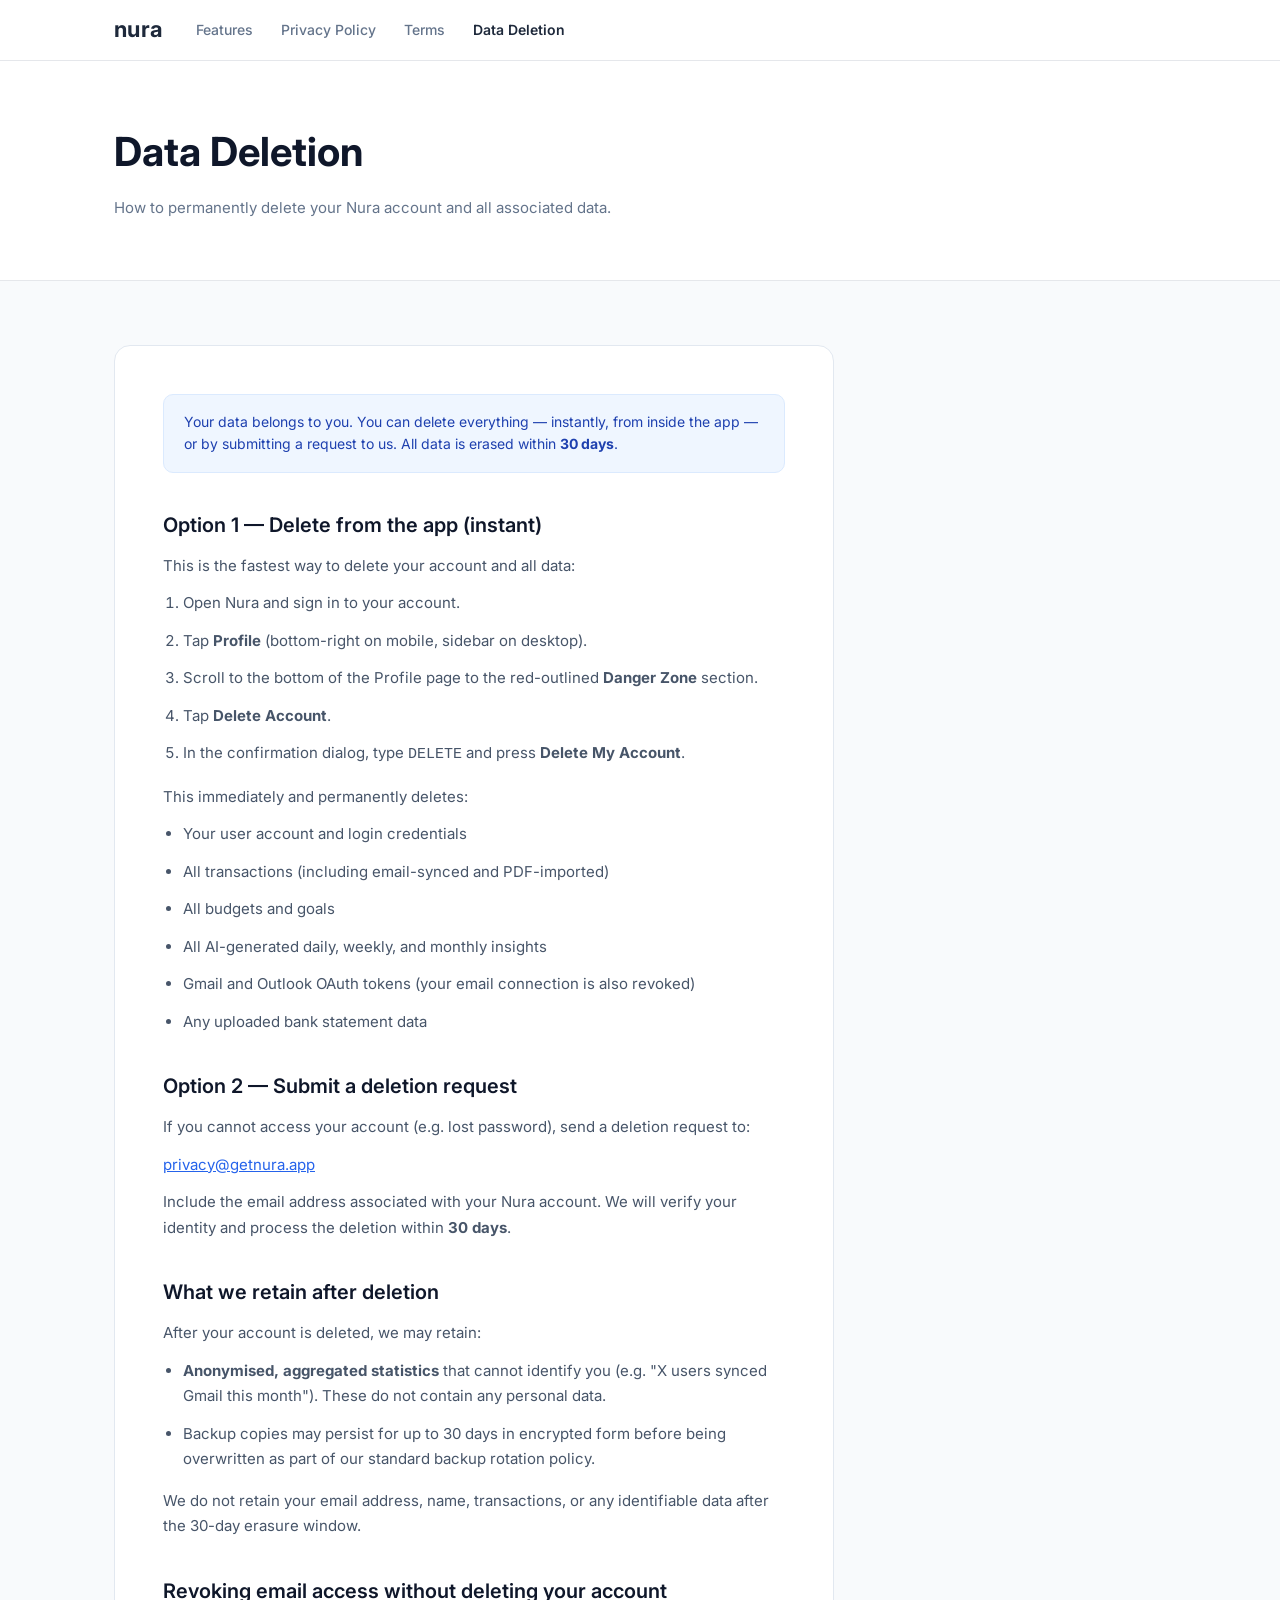
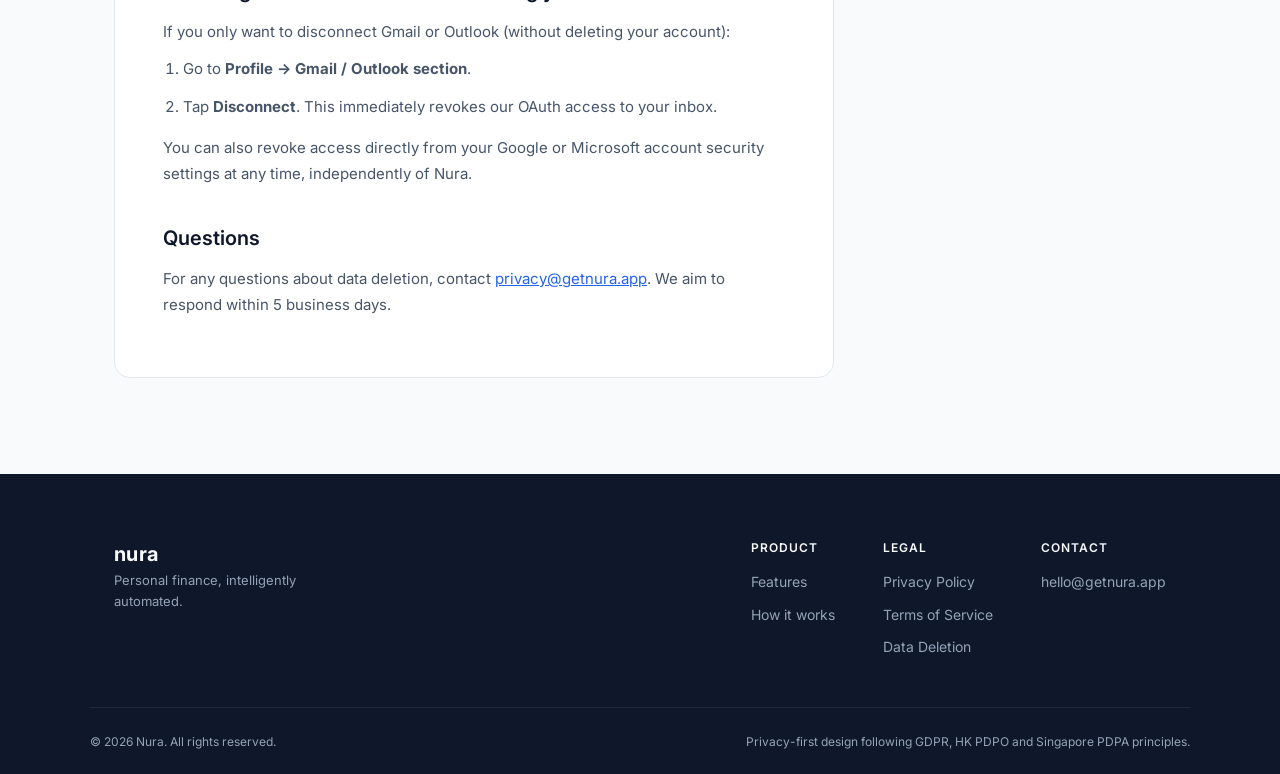
==== data-deletion.html @ 52c3cd4e "initial commit" ====
<!DOCTYPE html>
<html lang="en">
<head>
  <meta charset="UTF-8" />
  <meta name="viewport" content="width=device-width, initial-scale=1.0" />
  <title>Data Deletion — Nura</title>
  <link rel="preconnect" href="https://fonts.googleapis.com" />
  <link href="https://fonts.googleapis.com/css2?family=Inter:wght@400;500;600;700&display=swap" rel="stylesheet" />
  <link rel="stylesheet" href="styles.css" />
</head>
<body>

<header class="nav">
  <div class="nav-inner container">
    <a href="index.html" class="logo">nura</a>
    <nav class="nav-links">
      <a href="index.html#features">Features</a>
      <a href="privacy.html">Privacy Policy</a>
      <a href="terms.html">Terms</a>
      <a href="data-deletion.html" style="color:#1e293b;font-weight:600;">Data Deletion</a>
    </nav>
    <button class="hamburger" id="hamburger"><span></span><span></span><span></span></button>
  </div>
  <div class="mobile-menu" id="mobile-menu">
    <a href="index.html#features">Features</a>
    <a href="privacy.html">Privacy Policy</a>
    <a href="terms.html">Terms</a>
    <a href="data-deletion.html">Data Deletion</a>
  </div>
</header>

<section class="page-hero">
  <div class="container">
    <h1>Data Deletion</h1>
    <p>How to permanently delete your Nura account and all associated data.</p>
  </div>
</section>

<section class="page-body">
  <div class="container">
    <div class="page-content">

      <div class="highlight-box">
        Your data belongs to you. You can delete everything — instantly, from inside the app — or by submitting a request to us. All data is erased within <strong>30 days</strong>.
      </div>

      <h2>Option 1 — Delete from the app (instant)</h2>
      <p>This is the fastest way to delete your account and all data:</p>
      <ol>
        <li>Open Nura and sign in to your account.</li>
        <li>Tap <strong>Profile</strong> (bottom-right on mobile, sidebar on desktop).</li>
        <li>Scroll to the bottom of the Profile page to the red-outlined <strong>Danger Zone</strong> section.</li>
        <li>Tap <strong>Delete Account</strong>.</li>
        <li>In the confirmation dialog, type <code>DELETE</code> and press <strong>Delete My Account</strong>.</li>
      </ol>
      <p>This immediately and permanently deletes:</p>
      <ul>
        <li>Your user account and login credentials</li>
        <li>All transactions (including email-synced and PDF-imported)</li>
        <li>All budgets and goals</li>
        <li>All AI-generated daily, weekly, and monthly insights</li>
        <li>Gmail and Outlook OAuth tokens (your email connection is also revoked)</li>
        <li>Any uploaded bank statement data</li>
      </ul>

      <h2>Option 2 — Submit a deletion request</h2>
      <p>If you cannot access your account (e.g. lost password), send a deletion request to:</p>
      <p><a href="mailto:privacy@getnura.app">privacy@getnura.app</a></p>
      <p>Include the email address associated with your Nura account. We will verify your identity and process the deletion within <strong>30 days</strong>.</p>

      <h2>What we retain after deletion</h2>
      <p>After your account is deleted, we may retain:</p>
      <ul>
        <li><strong>Anonymised, aggregated statistics</strong> that cannot identify you (e.g. "X users synced Gmail this month"). These do not contain any personal data.</li>
        <li>Backup copies may persist for up to 30 days in encrypted form before being overwritten as part of our standard backup rotation policy.</li>
      </ul>
      <p>We do not retain your email address, name, transactions, or any identifiable data after the 30-day erasure window.</p>

      <h2>Revoking email access without deleting your account</h2>
      <p>If you only want to disconnect Gmail or Outlook (without deleting your account):</p>
      <ol>
        <li>Go to <strong>Profile → Gmail / Outlook section</strong>.</li>
        <li>Tap <strong>Disconnect</strong>. This immediately revokes our OAuth access to your inbox.</li>
      </ol>
      <p>You can also revoke access directly from your Google or Microsoft account security settings at any time, independently of Nura.</p>

      <h2>Questions</h2>
      <p>For any questions about data deletion, contact <a href="mailto:privacy@getnura.app">privacy@getnura.app</a>. We aim to respond within 5 business days.</p>

    </div>
  </div>
</section>

<footer class="footer">
  <div class="container footer-inner">
    <div class="footer-brand">
      <span class="logo">nura</span>
      <p>Personal finance, intelligently automated.</p>
    </div>
    <div class="footer-links">
      <div class="footer-col">
        <div class="footer-col-title">Product</div>
        <a href="index.html#features">Features</a>
        <a href="index.html#how-it-works">How it works</a>
      </div>
      <div class="footer-col">
        <div class="footer-col-title">Legal</div>
        <a href="privacy.html">Privacy Policy</a>
        <a href="terms.html">Terms of Service</a>
        <a href="data-deletion.html">Data Deletion</a>
      </div>
      <div class="footer-col">
        <div class="footer-col-title">Contact</div>
        <a href="mailto:hello@getnura.app">hello@getnura.app</a>
      </div>
    </div>
  </div>
  <div class="footer-bottom container">
    <p>© 2026 Nura. All rights reserved.</p>
    <p>Privacy-first design following GDPR, HK PDPO and Singapore PDPA principles.</p>
  </div>
</footer>

<script>
  const h = document.getElementById('hamburger'), m = document.getElementById('mobile-menu');
  h.addEventListener('click', () => { m.classList.toggle('open'); h.classList.toggle('open'); });
</script>
</body>
</html>
---- styles.css ----
/* ── Reset & Base ── */
*, *::before, *::after { box-sizing: border-box; margin: 0; padding: 0; }

html { scroll-behavior: smooth; }

body {
  font-family: 'Inter', -apple-system, BlinkMacSystemFont, 'Segoe UI', sans-serif;
  background: #f8fafc;
  color: #1e293b;
  line-height: 1.6;
  -webkit-font-smoothing: antialiased;
}

a { text-decoration: none; color: inherit; }

img { max-width: 100%; display: block; }

.container {
  max-width: 1100px;
  margin: 0 auto;
  padding: 0 24px;
}

/* ── Buttons ── */
.btn {
  display: inline-flex;
  align-items: center;
  gap: 8px;
  padding: 10px 20px;
  border-radius: 10px;
  font-size: 14px;
  font-weight: 600;
  cursor: pointer;
  border: none;
  transition: all 0.15s;
  white-space: nowrap;
}
.btn-primary {
  background: #1e293b;
  color: #fff;
}
.btn-primary:hover { background: #334155; }
.btn-ghost {
  background: transparent;
  color: #334155;
  border: 1px solid #e2e8f0;
}
.btn-ghost:hover { background: #f1f5f9; }
.btn-outline {
  background: transparent;
  color: #2563eb;
  border: 1px solid #2563eb;
}
.btn-outline:hover { background: #eff6ff; }
.btn-lg { padding: 14px 28px; font-size: 15px; border-radius: 12px; }

/* ── Nav ── */
.nav {
  position: fixed;
  top: 0; left: 0; right: 0;
  background: rgba(255,255,255,0.9);
  backdrop-filter: blur(12px);
  border-bottom: 1px solid #e5e7eb;
  z-index: 100;
}
.nav-inner {
  display: flex;
  align-items: center;
  height: 60px;
  gap: 32px;
}
.logo {
  font-size: 22px;
  font-weight: 700;
  color: #1e293b;
  letter-spacing: 0.02em;
  flex-shrink: 0;
}
.nav-links {
  display: flex;
  gap: 28px;
  flex: 1;
}
.nav-links a {
  font-size: 14px;
  font-weight: 500;
  color: #64748b;
  transition: color 0.15s;
}
.nav-links a:hover { color: #1e293b; }
.nav-cta { margin-left: auto; }

.hamburger {
  display: none;
  flex-direction: column;
  gap: 5px;
  background: none;
  border: none;
  cursor: pointer;
  margin-left: auto;
  padding: 4px;
}
.hamburger span {
  display: block;
  width: 22px;
  height: 2px;
  background: #334155;
  border-radius: 2px;
  transition: all 0.2s;
}
.hamburger.open span:nth-child(1) { transform: translateY(7px) rotate(45deg); }
.hamburger.open span:nth-child(2) { opacity: 0; }
.hamburger.open span:nth-child(3) { transform: translateY(-7px) rotate(-45deg); }

.mobile-menu {
  display: none;
  flex-direction: column;
  gap: 4px;
  padding: 16px 24px;
  border-top: 1px solid #e5e7eb;
  background: white;
}
.mobile-menu.open { display: flex; }
.mobile-menu a {
  padding: 10px 0;
  font-size: 15px;
  font-weight: 500;
  color: #334155;
  border-bottom: 1px solid #f1f5f9;
}
.mobile-menu .btn { margin-top: 8px; justify-content: center; }

/* ── Section helpers ── */
.section-badge {
  display: inline-block;
  background: #eff6ff;
  color: #2563eb;
  font-size: 12px;
  font-weight: 600;
  letter-spacing: 0.06em;
  text-transform: uppercase;
  padding: 4px 12px;
  border-radius: 100px;
  margin-bottom: 16px;
}
.section-header { text-align: center; margin-bottom: 56px; }
.section-title {
  font-size: clamp(26px, 4vw, 36px);
  font-weight: 700;
  color: #0f172a;
  line-height: 1.25;
  margin-bottom: 16px;
}
.section-sub {
  font-size: 16px;
  color: #64748b;
  max-width: 560px;
  margin: 0 auto;
}

/* ── Hero ── */
.hero {
  padding: 140px 0 80px;
  background: linear-gradient(170deg, #ffffff 0%, #f0f6ff 60%, #f8fafc 100%);
}
.hero-inner { text-align: center; }
.hero-badge {
  display: inline-block;
  background: #dbeafe;
  color: #1d4ed8;
  font-size: 12px;
  font-weight: 600;
  padding: 4px 14px;
  border-radius: 100px;
  margin-bottom: 24px;
  letter-spacing: 0.04em;
}
.hero-title {
  font-size: clamp(36px, 6vw, 60px);
  font-weight: 700;
  color: #0f172a;
  line-height: 1.12;
  margin-bottom: 20px;
}
.hero-subtitle {
  font-size: clamp(16px, 2.5vw, 18px);
  color: #64748b;
  max-width: 520px;
  margin: 0 auto 36px;
}
.hero-actions {
  display: flex;
  gap: 12px;
  justify-content: center;
  margin-bottom: 64px;
  flex-wrap: wrap;
}

/* App screenshot */
.app-screenshot-wrap {
  max-width: 960px;
  margin: 0 auto;
  border-radius: 20px;
  overflow: hidden;
  box-shadow: 0 24px 80px rgba(0,0,0,0.14), 0 0 0 1px rgba(0,0,0,0.06);
}

.app-screenshot {
  width: 100%;
  display: block;
}

/* ── Regions ── */
.regions {
  background: white;
  border-top: 1px solid #e5e7eb;
  border-bottom: 1px solid #e5e7eb;
  padding: 24px 0;
}
.regions-label {
  text-align: center;
  font-size: 12px;
  color: #9ca3af;
  font-weight: 500;
  text-transform: uppercase;
  letter-spacing: 0.08em;
  margin-bottom: 16px;
}
.regions-list {
  display: flex;
  flex-wrap: wrap;
  gap: 8px 24px;
  justify-content: center;
  font-size: 14px;
  font-weight: 500;
  color: #475569;
}

/* ── Features ── */
.features {
  padding: 96px 0;
  background: #f8fafc;
}
.features-grid {
  display: grid;
  grid-template-columns: repeat(3, 1fr);
  gap: 20px;
}
.feature-card--large { grid-column: span 2; }
.feature-card {
  background: white;
  border: 1px solid #e2e8f0;
  border-radius: 16px;
  padding: 28px;
  transition: box-shadow 0.2s;
}
.feature-card:hover { box-shadow: 0 8px 32px rgba(0,0,0,0.08); }
.feature-icon {
  width: 48px;
  height: 48px;
  border-radius: 12px;
  display: flex;
  align-items: center;
  justify-content: center;
  margin-bottom: 20px;
}
.feature-card h3 {
  font-size: 17px;
  font-weight: 600;
  color: #0f172a;
  margin-bottom: 10px;
}
.feature-card p {
  font-size: 14px;
  color: #64748b;
  line-height: 1.65;
}
.feature-tags {
  display: flex;
  flex-wrap: wrap;
  gap: 8px;
  margin-top: 16px;
}
.tag {
  font-size: 12px;
  font-weight: 500;
  background: #f1f5f9;
  color: #475569;
  padding: 3px 10px;
  border-radius: 100px;
}

/* ── How it works ── */
.how {
  padding: 96px 0;
  background: white;
}
.steps {
  display: flex;
  align-items: flex-start;
  gap: 0;
  position: relative;
}
.step {
  flex: 1;
  display: flex;
  flex-direction: column;
  align-items: center;
  text-align: center;
  gap: 16px;
}
.step-num {
  width: 48px;
  height: 48px;
  border-radius: 50%;
  background: #1e293b;
  color: white;
  font-size: 18px;
  font-weight: 700;
  display: flex;
  align-items: center;
  justify-content: center;
  flex-shrink: 0;
}
.step-content h3 {
  font-size: 16px;
  font-weight: 600;
  color: #0f172a;
  margin-bottom: 6px;
}
.step-content p { font-size: 14px; color: #64748b; max-width: 180px; margin: 0 auto; }
.step-connector {
  flex: 0 0 60px;
  height: 2px;
  background: #e2e8f0;
  margin-top: 24px;
  flex-shrink: 0;
}

/* ── Payment Methods ── */
.payments {
  padding: 96px 0;
  background: #f8fafc;
}
.payment-groups {
  display: grid;
  grid-template-columns: repeat(3, 1fr);
  gap: 20px;
}
.payment-group {
  background: white;
  border: 1px solid #e2e8f0;
  border-radius: 14px;
  padding: 20px;
}
.payment-group-label {
  font-size: 13px;
  font-weight: 600;
  color: #475569;
  margin-bottom: 12px;
}
.payment-tags {
  display: flex;
  flex-wrap: wrap;
  gap: 6px;
}
.payment-tags span {
  font-size: 12px;
  font-weight: 500;
  background: #f1f5f9;
  color: #334155;
  padding: 4px 10px;
  border-radius: 8px;
}

/* ── Privacy highlight ── */
.privacy-highlight {
  padding: 96px 0;
  background: white;
}
.privacy-inner {
  display: grid;
  grid-template-columns: 1fr auto;
  gap: 64px;
  align-items: center;
}
.privacy-list {
  list-style: none;
  display: flex;
  flex-direction: column;
  gap: 14px;
  margin: 24px 0 32px;
}
.privacy-list li {
  display: flex;
  align-items: flex-start;
  gap: 10px;
  font-size: 15px;
  color: #334155;
}
.privacy-list li svg { flex-shrink: 0; margin-top: 2px; }
.privacy-visual { text-align: center; }
.privacy-shield {
  width: 160px;
  height: 160px;
  background: #eff6ff;
  border-radius: 50%;
  display: flex;
  flex-direction: column;
  align-items: center;
  justify-content: center;
  gap: 6px;
  border: 3px solid #dbeafe;
}
.shield-label { font-size: 11px; font-weight: 700; color: #1d4ed8; letter-spacing: 0.04em; }
.shield-sub { font-size: 10px; color: #64748b; }

/* ── CTA ── */
.cta {
  padding: 96px 0;
  background: #1e293b;
  color: white;
}
.cta-inner {
  text-align: center;
  max-width: 560px;
}
.cta h2 { font-size: clamp(28px, 4vw, 40px); font-weight: 700; margin-bottom: 16px; }
.cta p { font-size: 16px; color: #94a3b8; margin-bottom: 32px; }
.cta .btn-primary { background: white; color: #1e293b; }
.cta .btn-primary:hover { background: #f1f5f9; }
.cta-fine {
  margin-top: 16px !important;
  font-size: 13px !important;
  color: #64748b !important;
}
.cta-fine a { color: #94a3b8; text-decoration: underline; }

/* ── Footer ── */
.footer {
  background: #0f172a;
  color: #94a3b8;
  padding: 64px 0 0;
}
.footer-inner {
  display: grid;
  grid-template-columns: 1fr auto;
  gap: 48px;
  padding-bottom: 48px;
  border-bottom: 1px solid #1e293b;
}
.footer-brand .logo { color: #f8fafc; font-size: 20px; margin-bottom: 10px; }
.footer-brand p { font-size: 13px; max-width: 200px; }
.footer-links {
  display: flex;
  gap: 48px;
}
.footer-col {
  display: flex;
  flex-direction: column;
  gap: 10px;
}
.footer-col-title {
  font-size: 12px;
  font-weight: 600;
  text-transform: uppercase;
  letter-spacing: 0.08em;
  color: #f8fafc;
  margin-bottom: 4px;
}
.footer-col a { font-size: 14px; color: #94a3b8; transition: color 0.15s; }
.footer-col a:hover { color: #f8fafc; }
.footer-bottom {
  display: flex;
  justify-content: space-between;
  align-items: center;
  padding: 24px 0;
  font-size: 12px;
  flex-wrap: wrap;
  gap: 8px;
}

/* ── Privacy note ── */
.privacy-note {
  background: #f8fafc;
  border-top: 1px solid #e5e7eb;
  border-bottom: 1px solid #e5e7eb;
  padding: 18px 0;
}
.privacy-note-text {
  display: flex;
  align-items: flex-start;
  gap: 8px;
  font-size: 14px;
  color: #64748b;
  justify-content: center;
  text-align: center;
}
.privacy-note-text a { color: #2563eb; text-decoration: underline; }

/* ── Page-level (privacy, terms, etc.) ── */
.page-hero {
  padding: 120px 0 60px;
  background: white;
  border-bottom: 1px solid #e5e7eb;
}
.page-hero h1 {
  font-size: clamp(28px, 4vw, 40px);
  font-weight: 700;
  color: #0f172a;
  margin-bottom: 12px;
}
.page-hero p { font-size: 15px; color: #64748b; }
.page-body {
  padding: 64px 0 96px;
  background: #f8fafc;
}
.page-content {
  max-width: 720px;
  background: white;
  border-radius: 16px;
  border: 1px solid #e2e8f0;
  padding: 48px;
}
.page-content h2 {
  font-size: 20px;
  font-weight: 600;
  color: #0f172a;
  margin: 36px 0 12px;
}
.page-content h2:first-child { margin-top: 0; }
.page-content h3 {
  font-size: 16px;
  font-weight: 600;
  color: #334155;
  margin: 24px 0 8px;
}
.page-content p, .page-content li {
  font-size: 15px;
  color: #475569;
  line-height: 1.7;
  margin-bottom: 12px;
}
.page-content ul, .page-content ol {
  padding-left: 20px;
  margin-bottom: 16px;
}
.page-content a { color: #2563eb; text-decoration: underline; }
.page-content .effective-date {
  font-size: 13px;
  color: #9ca3af;
  margin-bottom: 32px;
  padding-bottom: 24px;
  border-bottom: 1px solid #f1f5f9;
}
.page-content .highlight-box {
  background: #eff6ff;
  border: 1px solid #dbeafe;
  border-radius: 10px;
  padding: 16px 20px;
  margin-bottom: 16px;
  font-size: 14px;
  color: #1e40af;
}

/* ── Responsive ── */
@media (max-width: 900px) {
  .features-grid { grid-template-columns: 1fr 1fr; }
  .feature-card--large { grid-column: span 2; }
  .payment-groups { grid-template-columns: 1fr 1fr; }
  .privacy-inner { grid-template-columns: 1fr; }
  .privacy-visual { display: none; }
}

@media (max-width: 700px) {
  .nav-links { display: none; }
  .nav-cta { display: none; }
  .hamburger { display: flex; }
  .features-grid { grid-template-columns: 1fr; }
  .feature-card--large { grid-column: span 1; }
  .payment-groups { grid-template-columns: 1fr; }
  .steps { flex-direction: column; align-items: center; }
  .step-connector { width: 2px; height: 32px; flex: 0 0 32px; margin: 0; }
  .app-screenshot-wrap { border-radius: 12px; }
  .footer-inner { grid-template-columns: 1fr; gap: 32px; }
  .footer-links { flex-wrap: wrap; gap: 24px; }
  .footer-bottom { flex-direction: column; text-align: center; }
  .page-content { padding: 28px 20px; }
}
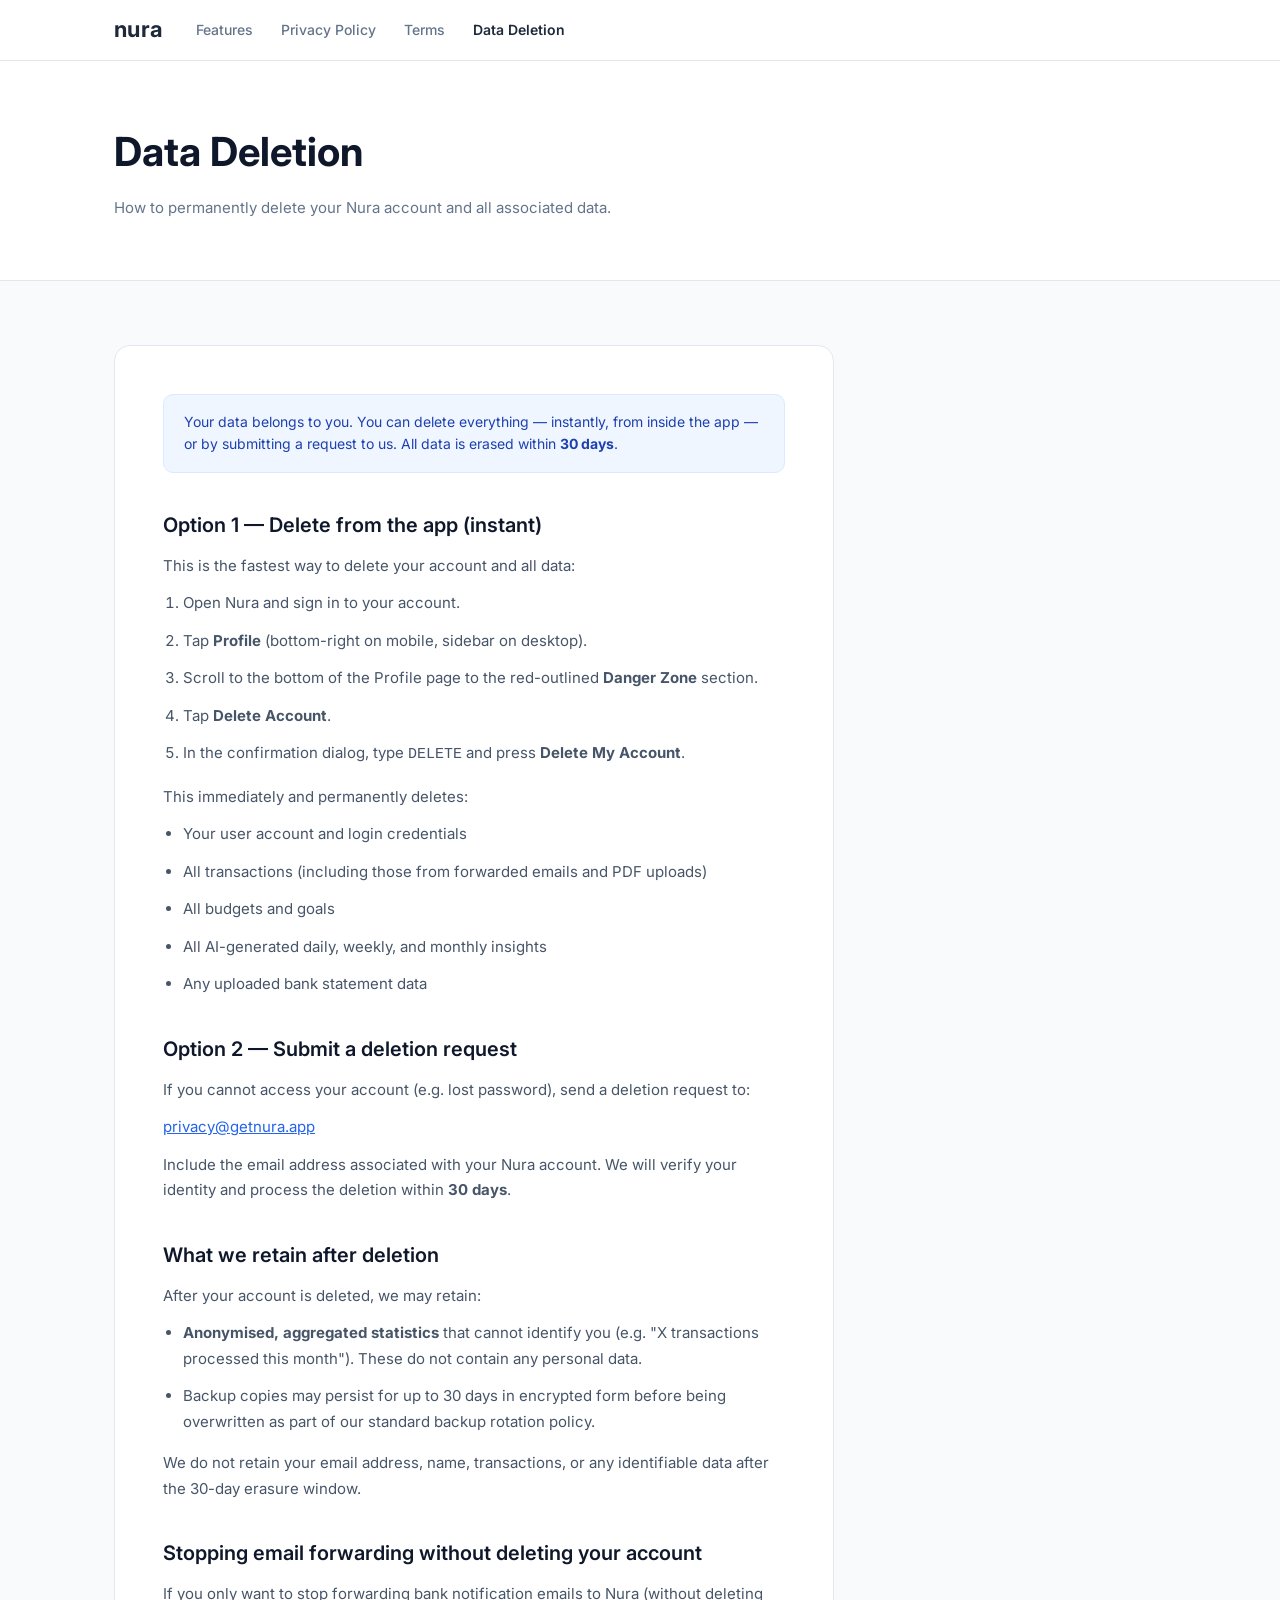
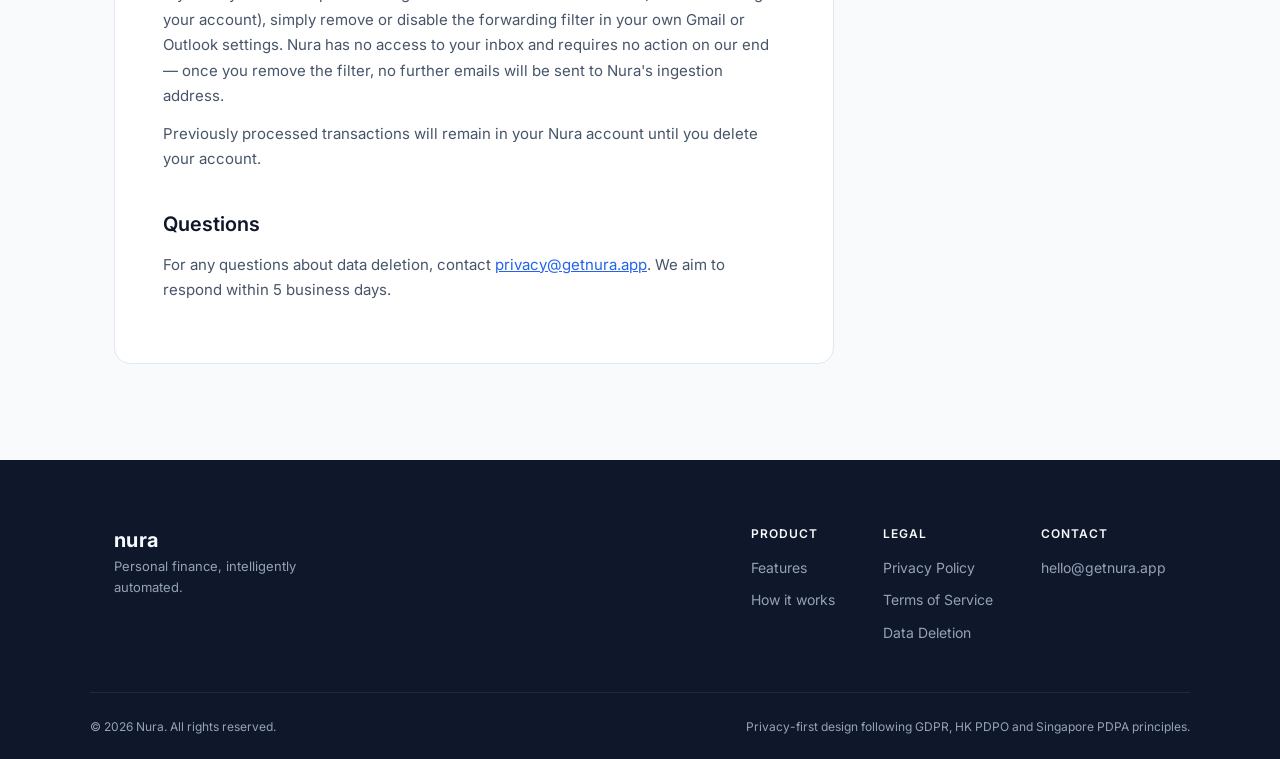
==== commit fb4edbbd: "update policies" ====
--- a/data-deletion.html
+++ b/data-deletion.html
@@ -6,6 +6,7 @@
   <title>Data Deletion — Nura</title>
   <link rel="preconnect" href="https://fonts.googleapis.com" />
   <link href="https://fonts.googleapis.com/css2?family=Inter:wght@400;500;600;700&display=swap" rel="stylesheet" />
+  <link rel="icon" type="image/svg+xml" href="favicon.svg" />
   <link rel="stylesheet" href="styles.css" />
 </head>
 <body>
@@ -56,10 +57,9 @@
       <p>This immediately and permanently deletes:</p>
       <ul>
         <li>Your user account and login credentials</li>
-        <li>All transactions (including email-synced and PDF-imported)</li>
+        <li>All transactions (including those from forwarded emails and PDF uploads)</li>
         <li>All budgets and goals</li>
         <li>All AI-generated daily, weekly, and monthly insights</li>
-        <li>Gmail and Outlook OAuth tokens (your email connection is also revoked)</li>
         <li>Any uploaded bank statement data</li>
       </ul>
 
@@ -71,18 +71,14 @@
       <h2>What we retain after deletion</h2>
       <p>After your account is deleted, we may retain:</p>
       <ul>
-        <li><strong>Anonymised, aggregated statistics</strong> that cannot identify you (e.g. "X users synced Gmail this month"). These do not contain any personal data.</li>
+        <li><strong>Anonymised, aggregated statistics</strong> that cannot identify you (e.g. "X transactions processed this month"). These do not contain any personal data.</li>
         <li>Backup copies may persist for up to 30 days in encrypted form before being overwritten as part of our standard backup rotation policy.</li>
       </ul>
       <p>We do not retain your email address, name, transactions, or any identifiable data after the 30-day erasure window.</p>
 
-      <h2>Revoking email access without deleting your account</h2>
-      <p>If you only want to disconnect Gmail or Outlook (without deleting your account):</p>
-      <ol>
-        <li>Go to <strong>Profile → Gmail / Outlook section</strong>.</li>
-        <li>Tap <strong>Disconnect</strong>. This immediately revokes our OAuth access to your inbox.</li>
-      </ol>
-      <p>You can also revoke access directly from your Google or Microsoft account security settings at any time, independently of Nura.</p>
+      <h2>Stopping email forwarding without deleting your account</h2>
+      <p>If you only want to stop forwarding bank notification emails to Nura (without deleting your account), simply remove or disable the forwarding filter in your own Gmail or Outlook settings. Nura has no access to your inbox and requires no action on our end — once you remove the filter, no further emails will be sent to Nura's ingestion address.</p>
+      <p>Previously processed transactions will remain in your Nura account until you delete your account.</p>
 
       <h2>Questions</h2>
       <p>For any questions about data deletion, contact <a href="mailto:privacy@getnura.app">privacy@getnura.app</a>. We aim to respond within 5 business days.</p>
